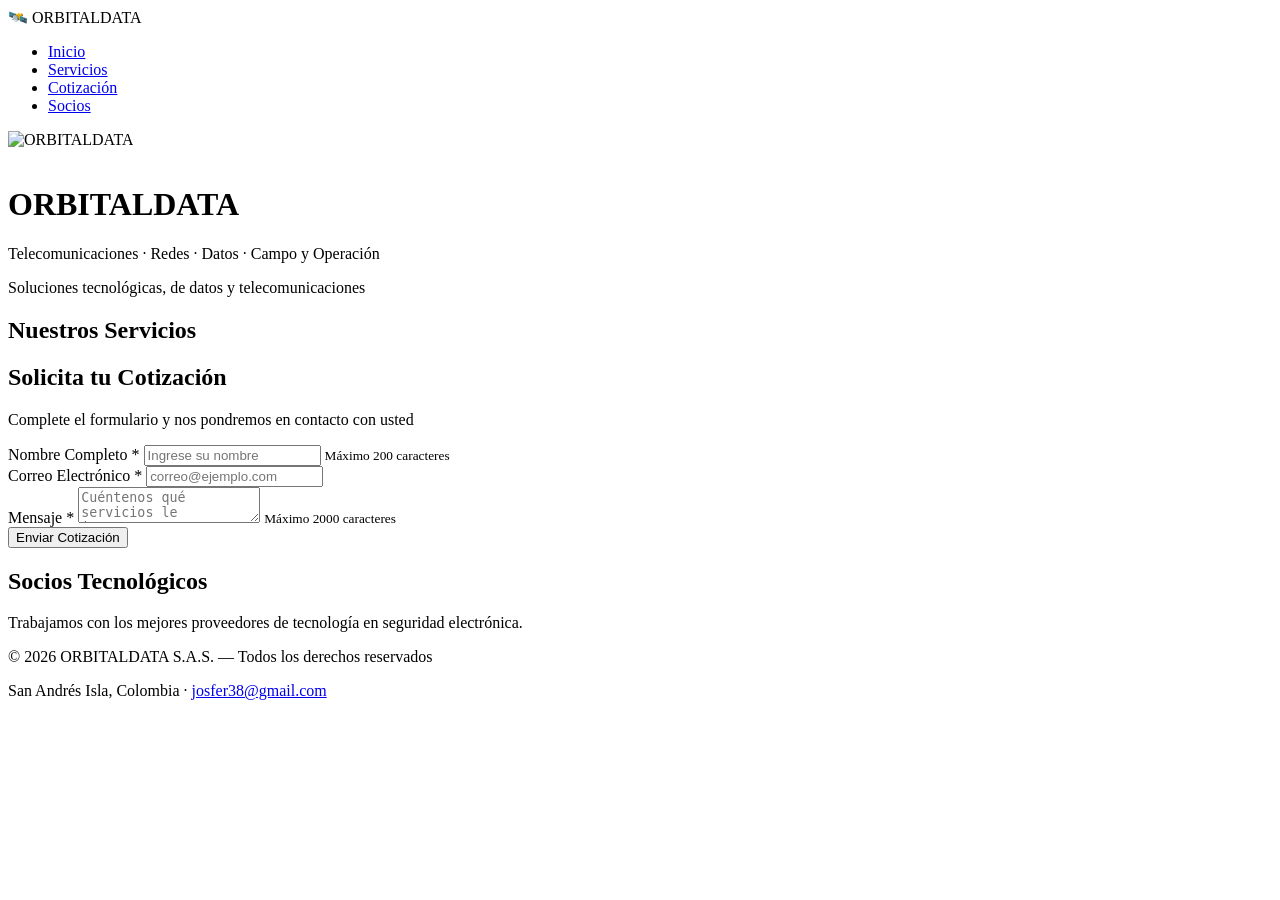
==== index.html @ 7bd17b98 "Add files via upload" ====
<!DOCTYPE html>
<html lang="es">
<head>
    <meta charset="UTF-8">
    <meta name="viewport" content="width=device-width, initial-scale=1.0">
    <!-- En producción: URL de tu API en Render (sin barra final). Vacío = usa portal/js/env.js -->
    <meta name="orbital-api-url" content="">
    <title>ORBITALDATA - Soluciones Tecnológicas</title>
    <link rel="stylesheet" href="css/styles.css">
</head>
<body>
    <!-- Navigation -->
    <nav class="navbar">
        <div class="nav-container">
            <div class="nav-brand">🛰️ ORBITALDATA</div>
            <ul class="nav-menu">
                <li><a href="#" onclick="scrollToSection('inicio')">Inicio</a></li>
                <li><a href="#" onclick="scrollToSection('servicios')">Servicios</a></li>
                <li><a href="#" onclick="scrollToSection('formulario')">Cotización</a></li>
                <li><a href="#" onclick="scrollToSection('socios')">Socios</a></li>
            </ul>
        </div>
    </nav>

    <!-- Header -->
    <header class="header" id="inicio">
        <img src="https://ferbax00.github.io/orbitaldata/LOGO%201.png" alt="ORBITALDATA" style="height: 80px; margin-bottom: 1rem;" />
        <h1>ORBITALDATA</h1>
        <p>Telecomunicaciones · Redes · Datos · Campo y Operación</p>
        <p class="subtitle">Soluciones tecnológicas, de datos y telecomunicaciones</p>
    </header>

    <!-- Main Content -->
    <div class="container">
        <!-- Servicios Section -->
        <section id="servicios" class="section">
            <h2>Nuestros Servicios</h2>
            <div class="services-grid" id="servicesContainer"></div>
        </section>

        <!-- Formulario Section -->
        <section id="formulario" class="section">
            <h2>Solicita tu Cotización</h2>
            <div class="form-section">
                <p>Complete el formulario y nos pondremos en contacto con usted</p>
                <form id="contactForm" onsubmit="handleFormSubmit(event)">
                    <div class="form-group">
                        <label for="name">Nombre Completo *</label>
                        <input type="text" id="name" name="name" required placeholder="Ingrese su nombre" maxlength="200">
                        <small>Máximo 200 caracteres</small>
                    </div>

                    <div class="form-group">
                        <label for="email">Correo Electrónico *</label>
                        <input type="email" id="email" name="email" required placeholder="correo@ejemplo.com">
                    </div>

                    <div class="form-group">
                        <label for="message">Mensaje *</label>
                        <textarea id="message" name="message" required placeholder="Cuéntenos qué servicios le interesan..." maxlength="2000"></textarea>
                        <small>Máximo 2000 caracteres</small>
                    </div>

                    <button type="submit" id="submitBtn">Enviar Cotización</button>
                </form>
            </div>
        </section>

        <!-- Partners Section -->
        <section id="socios" class="section">
            <h2>Socios Tecnológicos</h2>
            <p>Trabajamos con los mejores proveedores de tecnología en seguridad electrónica.</p>
            <div class="partners-grid" id="partnersContainer"></div>
        </section>

    </div>

    <!-- Footer -->
    <footer class="footer">
        <p>&copy; 2026 ORBITALDATA S.A.S. — Todos los derechos reservados</p>
        <p>San Andrés Isla, Colombia · <a href="mailto:josfer38@gmail.com">josfer38@gmail.com</a></p>
    </footer>

    <!-- Toast Container -->
    <div id="toastContainer"></div>

    <!-- Scripts -->
    <script src="portal/js/env.js"></script>
    <script src="portal/js/config.js"></script>
    <script src="portal/js/api.js"></script>
    <script src="portal/js/ui.js"></script>
    <script src="portal/js/main.js"></script>
</body>
</html>
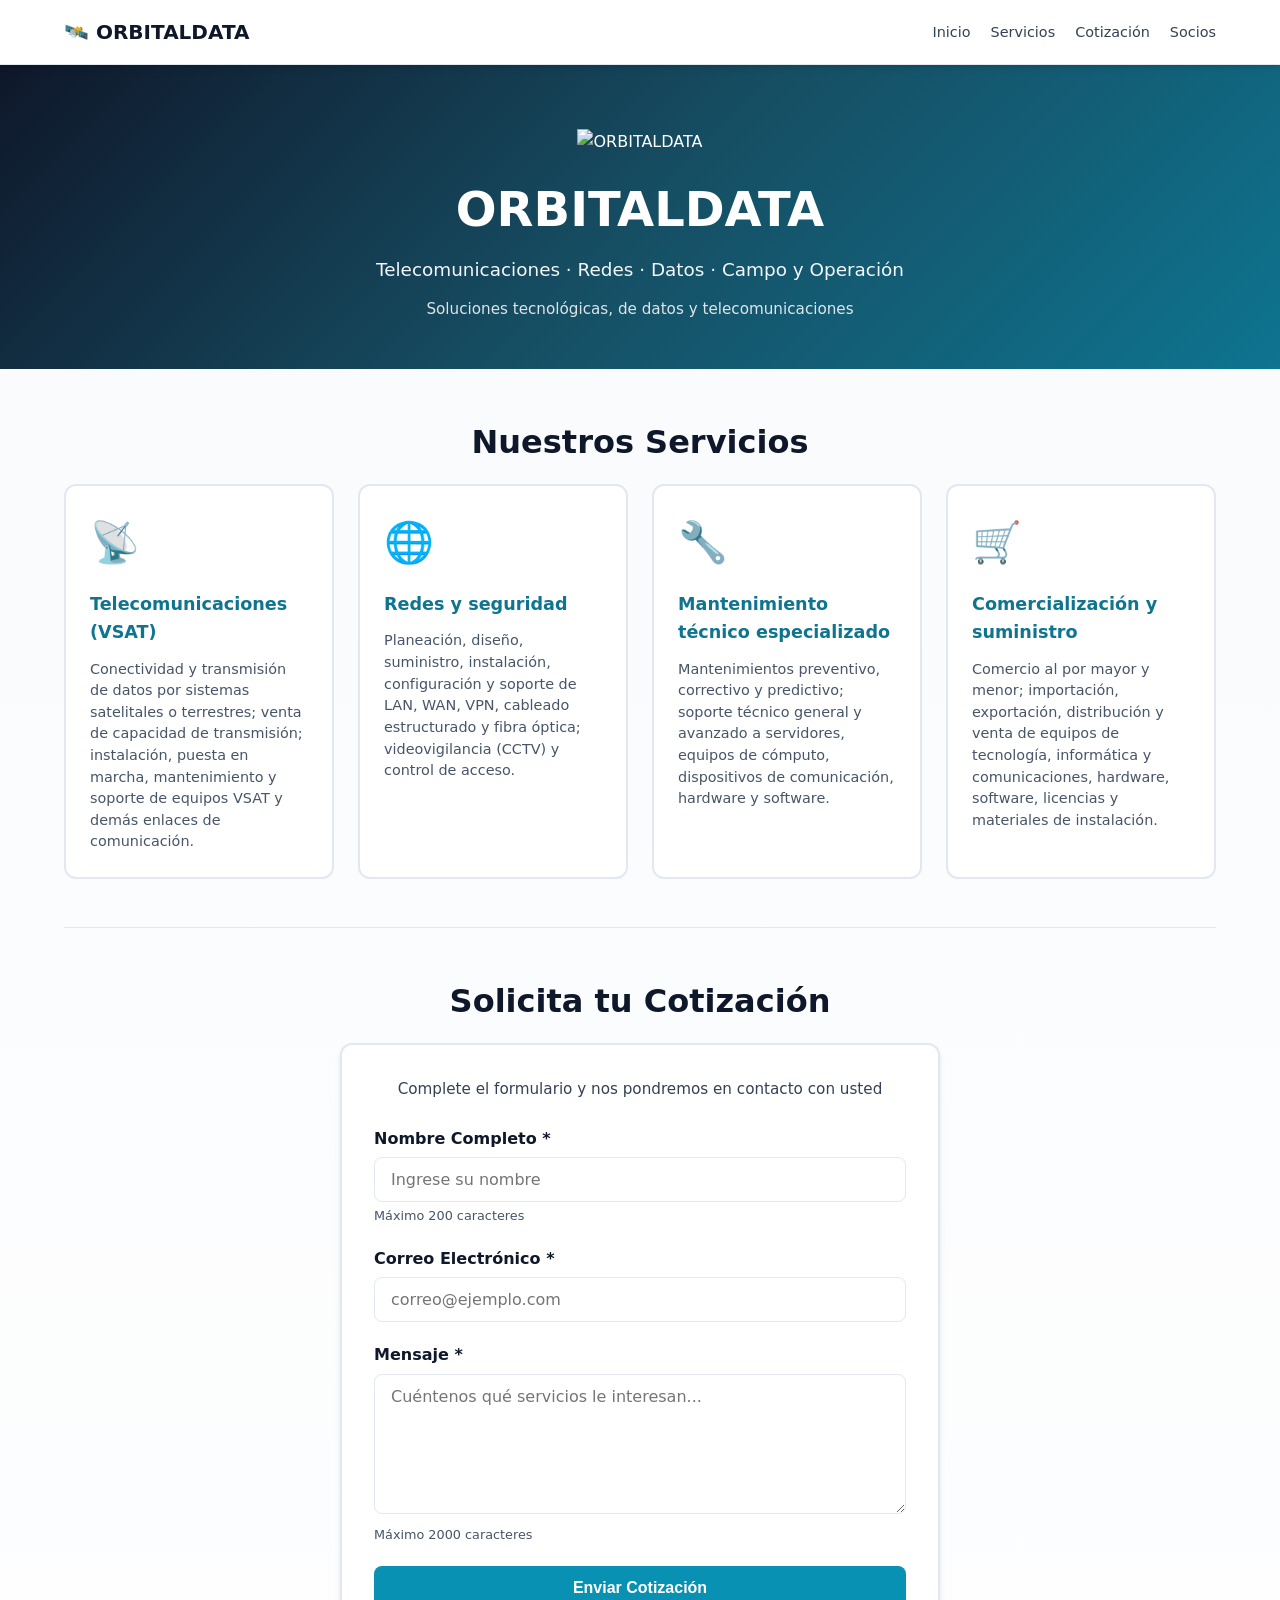
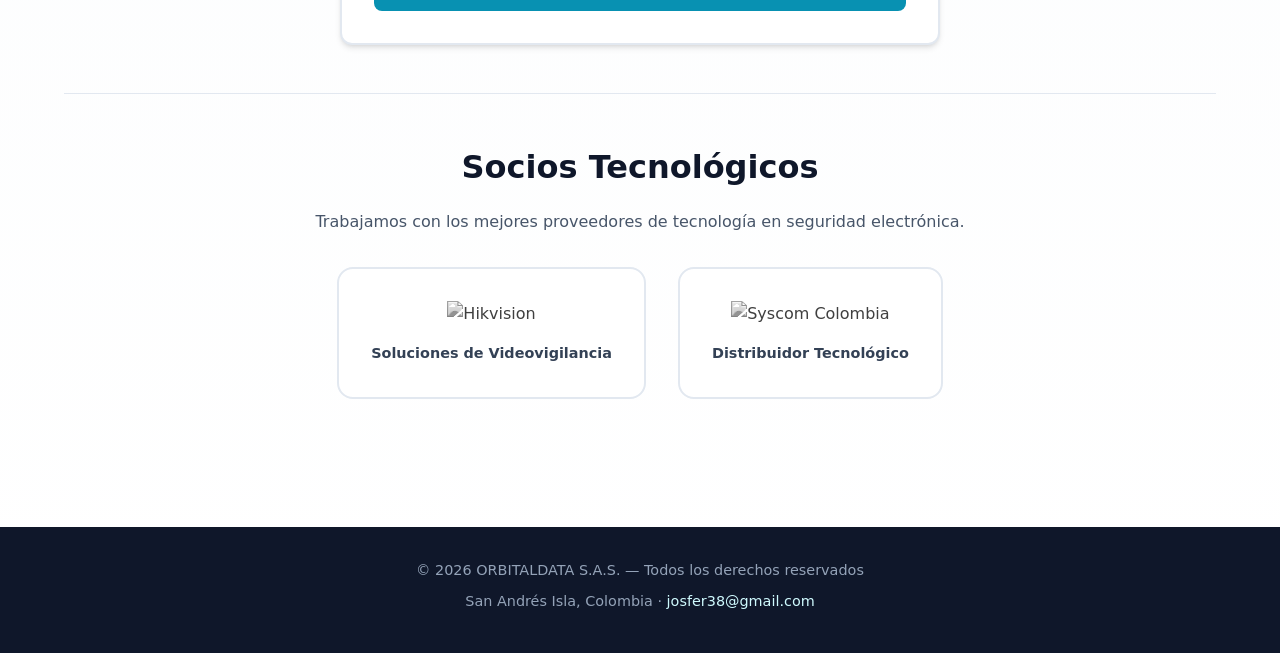
==== commit ad558ba2: "Add files via upload" ====
--- a/index.html
+++ b/index.html
@@ -3,9 +3,9 @@
 <head>
     <meta charset="UTF-8">
     <meta name="viewport" content="width=device-width, initial-scale=1.0">
-    <!-- En producción: URL de tu API en Render (sin barra final). Vacío = usa portal/js/env.js -->
     <meta name="orbital-api-url" content="">
     <title>ORBITALDATA - Soluciones Tecnológicas</title>
+    <script src="portal/js/github-base.js"></script>
     <link rel="stylesheet" href="css/styles.css">
 </head>
 <body>
--- a/css/styles.css
+++ b/css/styles.css
@@ -0,0 +1,544 @@
+/* ORBITALDATA - Portal Integrado */
+:root {
+    --cyan-600: #0891b2;
+    --cyan-700: #0e7490;
+    --cyan-100: #cffafe;
+    --slate-50: #f8fafc;
+    --slate-200: #e2e8f0;
+    --slate-600: #475569;
+    --slate-700: #334155;
+    --slate-900: #0f172a;
+    --white: #ffffff;
+    --shadow: 0 4px 6px -1px rgb(0 0 0 / 0.1), 0 2px 4px -2px rgb(0 0 0 / 0.1);
+    --shadow-lg: 0 10px 15px -3px rgb(0 0 0 / 0.1), 0 4px 6px -4px rgb(0 0 0 / 0.1);
+}
+
+* {
+    margin: 0;
+    padding: 0;
+    box-sizing: border-box;
+}
+
+html {
+    scroll-behavior: smooth;
+}
+
+body {
+    font-family: 'Segoe UI', system-ui, -apple-system, BlinkMacSystemFont, sans-serif;
+    line-height: 1.6;
+    color: var(--slate-700);
+    background: linear-gradient(to bottom, var(--slate-50), var(--white));
+    min-height: 100vh;
+}
+
+/* Navbar */
+.navbar {
+    position: sticky;
+    top: 0;
+    z-index: 1000;
+    background: rgba(255, 255, 255, 0.95);
+    backdrop-filter: blur(8px);
+    border-bottom: 1px solid var(--slate-200);
+    box-shadow: var(--shadow);
+}
+
+.nav-container {
+    max-width: 1200px;
+    margin: 0 auto;
+    padding: 1rem 1.5rem;
+    display: flex;
+    flex-wrap: wrap;
+    align-items: center;
+    justify-content: space-between;
+    gap: 1rem;
+}
+
+.nav-brand {
+    font-size: 1.25rem;
+    font-weight: 700;
+    color: var(--slate-900);
+}
+
+.nav-menu {
+    display: flex;
+    flex-wrap: wrap;
+    list-style: none;
+    gap: 0.5rem 1.25rem;
+}
+
+.nav-menu a {
+    color: var(--slate-700);
+    text-decoration: none;
+    font-weight: 500;
+    font-size: 0.9rem;
+    transition: color 0.2s;
+}
+
+.nav-menu a:hover {
+    color: var(--cyan-600);
+}
+
+/* Header */
+.header {
+    text-align: center;
+    padding: 4rem 1.5rem 3rem;
+    background: linear-gradient(135deg, var(--slate-900) 0%, #164e63 50%, var(--cyan-700) 100%);
+    color: var(--white);
+}
+
+.header h1 {
+    font-size: clamp(2rem, 5vw, 3rem);
+    margin-bottom: 0.5rem;
+}
+
+.header p {
+    font-size: 1.15rem;
+    opacity: 0.95;
+}
+
+.header .subtitle {
+    margin-top: 0.75rem;
+    font-size: 0.95rem;
+    opacity: 0.85;
+}
+
+/* Container & Sections */
+.container {
+    max-width: 1200px;
+    margin: 0 auto;
+    padding: 0 1.5rem 3rem;
+}
+
+.section {
+    padding: 3rem 0;
+    border-bottom: 1px solid var(--slate-200);
+}
+
+.section:last-of-type {
+    border-bottom: none;
+}
+
+.section h2 {
+    font-size: 2rem;
+    color: var(--slate-900);
+    margin-bottom: 1rem;
+    text-align: center;
+}
+
+.section > p {
+    text-align: center;
+    color: var(--slate-600);
+    margin-bottom: 2rem;
+    max-width: 700px;
+    margin-left: auto;
+    margin-right: auto;
+}
+
+/* Services Grid */
+.services-grid {
+    display: grid;
+    grid-template-columns: repeat(auto-fit, minmax(260px, 1fr));
+    gap: 1.5rem;
+}
+
+.service-card {
+    background: var(--white);
+    border: 2px solid var(--slate-200);
+    border-radius: 12px;
+    padding: 1.5rem;
+    transition: all 0.3s ease;
+}
+
+.service-card:hover {
+    border-color: var(--cyan-600);
+    box-shadow: var(--shadow-lg);
+    transform: translateY(-4px);
+}
+
+.service-card .icon {
+    font-size: 2.5rem;
+    margin-bottom: 1rem;
+}
+
+.service-card h3 {
+    color: var(--cyan-700);
+    font-size: 1.1rem;
+    margin-bottom: 0.75rem;
+}
+
+.service-card p {
+    color: var(--slate-600);
+    font-size: 0.9rem;
+    line-height: 1.5;
+}
+
+/* Form */
+.form-section {
+    max-width: 600px;
+    margin: 0 auto;
+    background: var(--white);
+    padding: 2rem;
+    border-radius: 12px;
+    border: 2px solid var(--slate-200);
+    box-shadow: var(--shadow);
+}
+
+.form-section > p {
+    text-align: center;
+    margin-bottom: 1.5rem;
+    font-size: 0.95rem;
+}
+
+.form-group {
+    margin-bottom: 1.25rem;
+}
+
+.form-group label {
+    display: block;
+    font-weight: 600;
+    margin-bottom: 0.35rem;
+    color: var(--slate-900);
+}
+
+.form-group input,
+.form-group textarea {
+    width: 100%;
+    padding: 0.75rem 1rem;
+    border: 1px solid var(--slate-200);
+    border-radius: 8px;
+    font-size: 1rem;
+    font-family: inherit;
+    transition: border-color 0.2s;
+}
+
+.form-group input:focus,
+.form-group textarea:focus {
+    outline: none;
+    border-color: var(--cyan-600);
+    box-shadow: 0 0 0 3px rgba(8, 145, 178, 0.15);
+}
+
+.form-group textarea {
+    min-height: 140px;
+    resize: vertical;
+}
+
+.form-group small {
+    display: block;
+    margin-top: 0.25rem;
+    color: var(--slate-600);
+    font-size: 0.8rem;
+}
+
+button[type="submit"],
+.btn-primary {
+    background: var(--cyan-600);
+    color: var(--white);
+    border: none;
+    padding: 0.85rem 1.5rem;
+    font-size: 1rem;
+    font-weight: 600;
+    border-radius: 8px;
+    cursor: pointer;
+    width: 100%;
+    transition: background 0.2s, transform 0.2s;
+}
+
+button[type="submit"]:hover:not(:disabled),
+.btn-primary:hover {
+    background: var(--cyan-700);
+}
+
+button[type="submit"]:disabled {
+    opacity: 0.7;
+    cursor: not-allowed;
+}
+
+.btn-primary {
+    width: auto;
+    display: inline-block;
+}
+
+/* Partners */
+.partners-grid {
+    display: flex;
+    flex-wrap: wrap;
+    justify-content: center;
+    gap: 2rem;
+}
+
+.partner-card {
+    background: var(--white);
+    border: 2px solid var(--slate-200);
+    border-radius: 16px;
+    padding: 2rem;
+    text-align: center;
+    min-width: 220px;
+    transition: all 0.3s ease;
+}
+
+.partner-card:hover {
+    border-color: var(--cyan-600);
+    box-shadow: var(--shadow-lg);
+    transform: scale(1.03);
+}
+
+.partner-card img {
+    height: 64px;
+    width: auto;
+    max-width: 200px;
+    object-fit: contain;
+    filter: grayscale(100%);
+    transition: filter 0.3s;
+}
+
+.partner-card:hover img {
+    filter: grayscale(0%);
+}
+
+.partner-card p {
+    margin-top: 1rem;
+    font-weight: 600;
+    color: var(--slate-700);
+    font-size: 0.9rem;
+}
+
+/* Requests Table */
+.requests-table-wrap {
+    overflow-x: auto;
+    border-radius: 12px;
+    border: 1px solid var(--slate-200);
+    background: var(--white);
+}
+
+.requests-table {
+    width: 100%;
+    border-collapse: collapse;
+    font-size: 0.9rem;
+}
+
+.requests-table th,
+.requests-table td {
+    padding: 0.85rem 1rem;
+    text-align: left;
+    border-bottom: 1px solid var(--slate-200);
+}
+
+.requests-table th {
+    background: var(--slate-900);
+    color: var(--white);
+    font-weight: 600;
+}
+
+.requests-table tr:hover td {
+    background: var(--slate-50);
+}
+
+.empty-state,
+.loading-state {
+    text-align: center;
+    padding: 2rem;
+    color: var(--slate-600);
+}
+
+.error-state {
+    text-align: center;
+    padding: 1.5rem;
+    color: #b91c1c;
+    background: #fef2f2;
+    border-radius: 8px;
+    border: 1px solid #fecaca;
+}
+
+/* Architecture */
+.architecture-grid {
+    display: grid;
+    grid-template-columns: repeat(auto-fit, minmax(280px, 1fr));
+    gap: 1.5rem;
+    margin-bottom: 2rem;
+}
+
+.arch-card {
+    background: var(--white);
+    border: 2px solid var(--slate-200);
+    border-radius: 12px;
+    padding: 1.5rem;
+}
+
+.arch-card h3 {
+    color: var(--cyan-700);
+    margin-bottom: 0.75rem;
+    font-size: 1.2rem;
+}
+
+.arch-card ul {
+    margin-left: 1.25rem;
+    margin-top: 0.5rem;
+}
+
+.arch-card li {
+    margin-bottom: 0.35rem;
+    font-size: 0.9rem;
+}
+
+.flow-diagram {
+    background: var(--white);
+    border: 2px solid var(--slate-200);
+    border-radius: 12px;
+    padding: 2rem;
+    margin-top: 1rem;
+}
+
+.flow-diagram h3 {
+    text-align: center;
+    margin-bottom: 1.5rem;
+    color: var(--slate-900);
+}
+
+.flow {
+    display: flex;
+    flex-direction: column;
+    align-items: center;
+    gap: 0.5rem;
+}
+
+.flow-step {
+    background: linear-gradient(135deg, var(--cyan-600), var(--cyan-700));
+    color: var(--white);
+    padding: 0.75rem 1.5rem;
+    border-radius: 8px;
+    font-weight: 500;
+    text-align: center;
+    width: 100%;
+    max-width: 400px;
+}
+
+.flow-arrow {
+    color: var(--cyan-600);
+    font-size: 1.25rem;
+    font-weight: bold;
+}
+
+/* Documentation */
+.docs-grid {
+    display: grid;
+    grid-template-columns: repeat(auto-fit, minmax(300px, 1fr));
+    gap: 1.5rem;
+}
+
+.doc-card {
+    background: var(--white);
+    border: 2px solid var(--slate-200);
+    border-radius: 12px;
+    padding: 1.5rem;
+}
+
+.doc-card h3 {
+    color: var(--cyan-700);
+    margin-bottom: 0.75rem;
+}
+
+.doc-card pre {
+    background: var(--slate-900);
+    color: #e2e8f0;
+    padding: 1rem;
+    border-radius: 8px;
+    overflow-x: auto;
+    font-size: 0.8rem;
+    margin-top: 0.75rem;
+}
+
+.doc-card ul {
+    margin-left: 1.25rem;
+    font-size: 0.9rem;
+}
+
+.doc-card li {
+    margin-bottom: 0.35rem;
+}
+
+/* Footer */
+.footer {
+    background: var(--slate-900);
+    color: #94a3b8;
+    text-align: center;
+    padding: 2rem 1.5rem;
+    margin-top: 2rem;
+}
+
+.footer p {
+    margin-bottom: 0.5rem;
+    font-size: 0.9rem;
+}
+
+.footer a {
+    color: var(--cyan-100);
+    text-decoration: none;
+}
+
+.footer a:hover {
+    text-decoration: underline;
+}
+
+/* Toast */
+#toastContainer {
+    position: fixed;
+    top: 1rem;
+    right: 1rem;
+    z-index: 9999;
+    display: flex;
+    flex-direction: column;
+    gap: 0.5rem;
+}
+
+.toast {
+    padding: 1rem 1.25rem;
+    border-radius: 8px;
+    color: var(--white);
+    font-weight: 500;
+    box-shadow: var(--shadow-lg);
+    animation: slideIn 0.3s ease;
+    max-width: 360px;
+}
+
+.toast.success {
+    background: #059669;
+}
+
+.toast.error {
+    background: #dc2626;
+}
+
+.toast.info {
+    background: var(--cyan-600);
+}
+
+@keyframes slideIn {
+    from {
+        transform: translateX(100%);
+        opacity: 0;
+    }
+    to {
+        transform: translateX(0);
+        opacity: 1;
+    }
+}
+
+/* Responsive */
+@media (max-width: 768px) {
+    .nav-menu {
+        justify-content: center;
+    }
+
+    .header {
+        padding: 3rem 1rem 2rem;
+    }
+
+    .section {
+        padding: 2rem 0;
+    }
+
+    .form-section {
+        padding: 1.25rem;
+    }
+}
